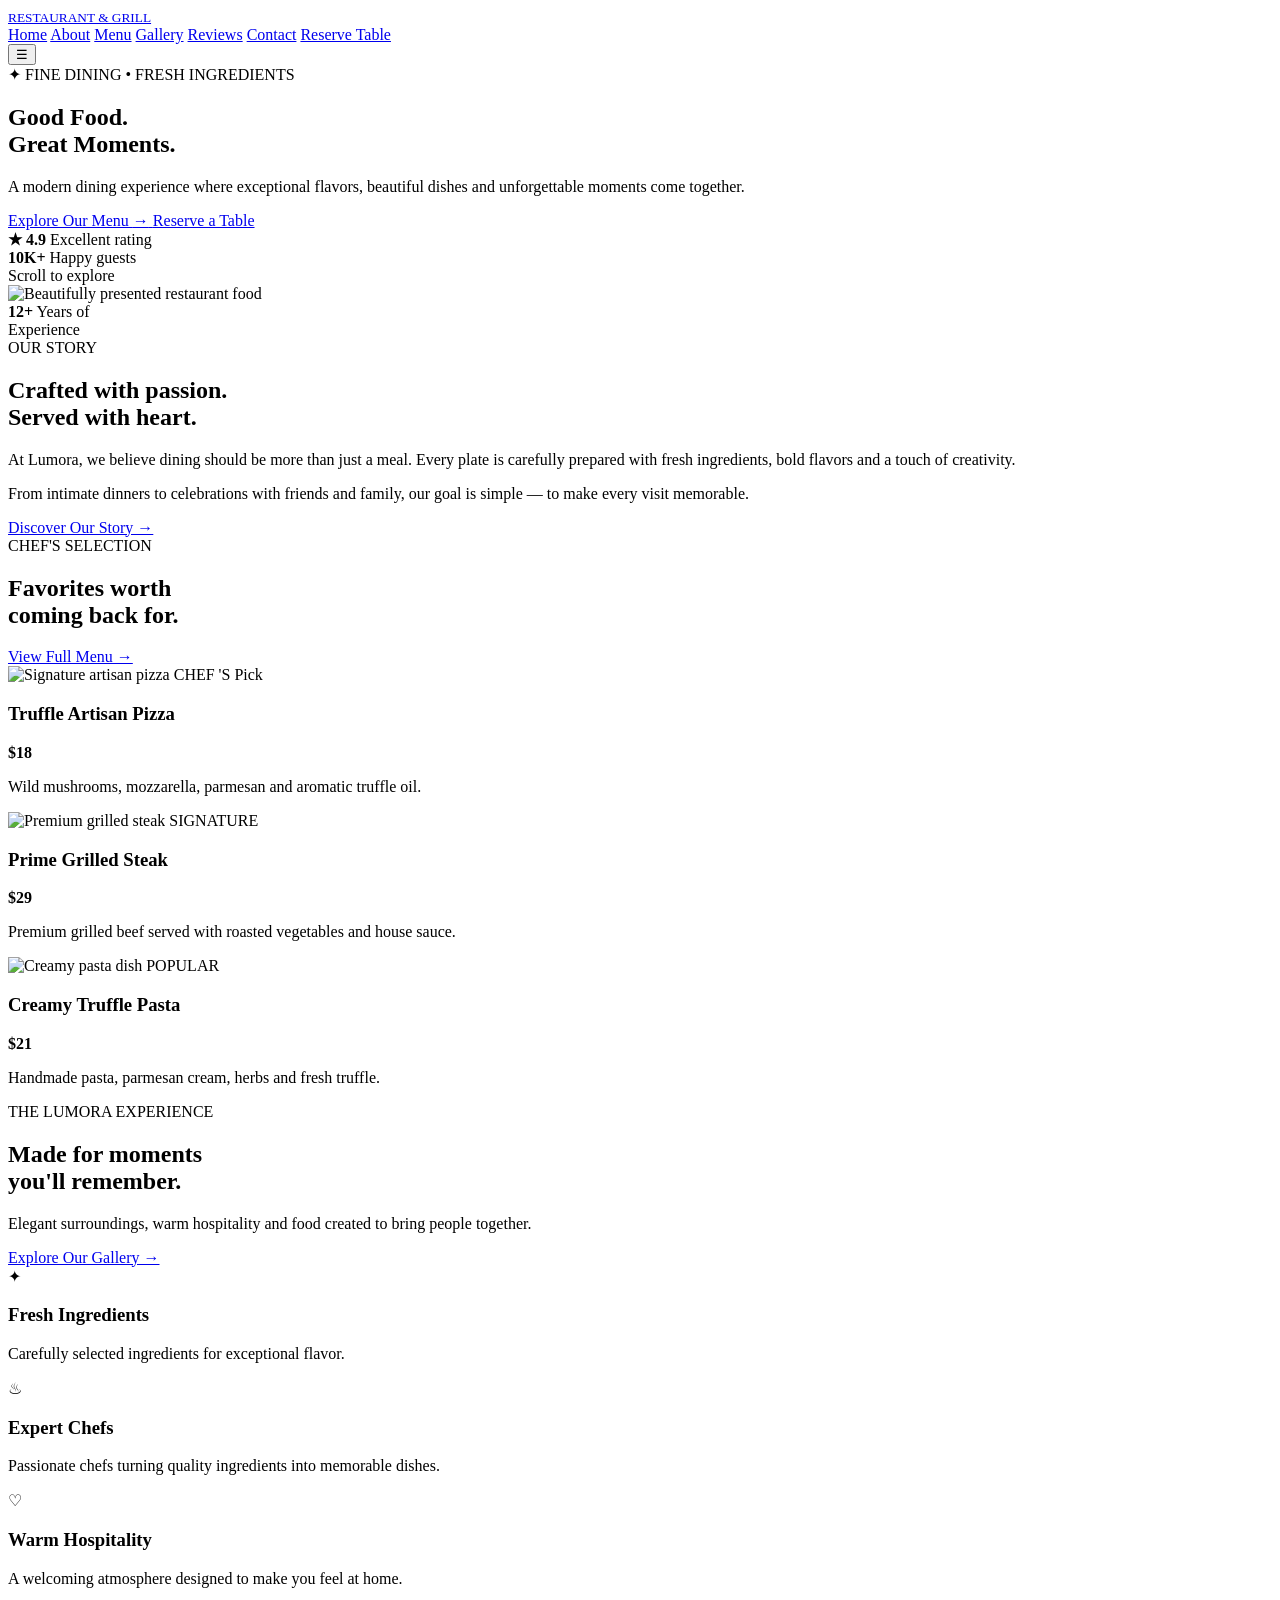
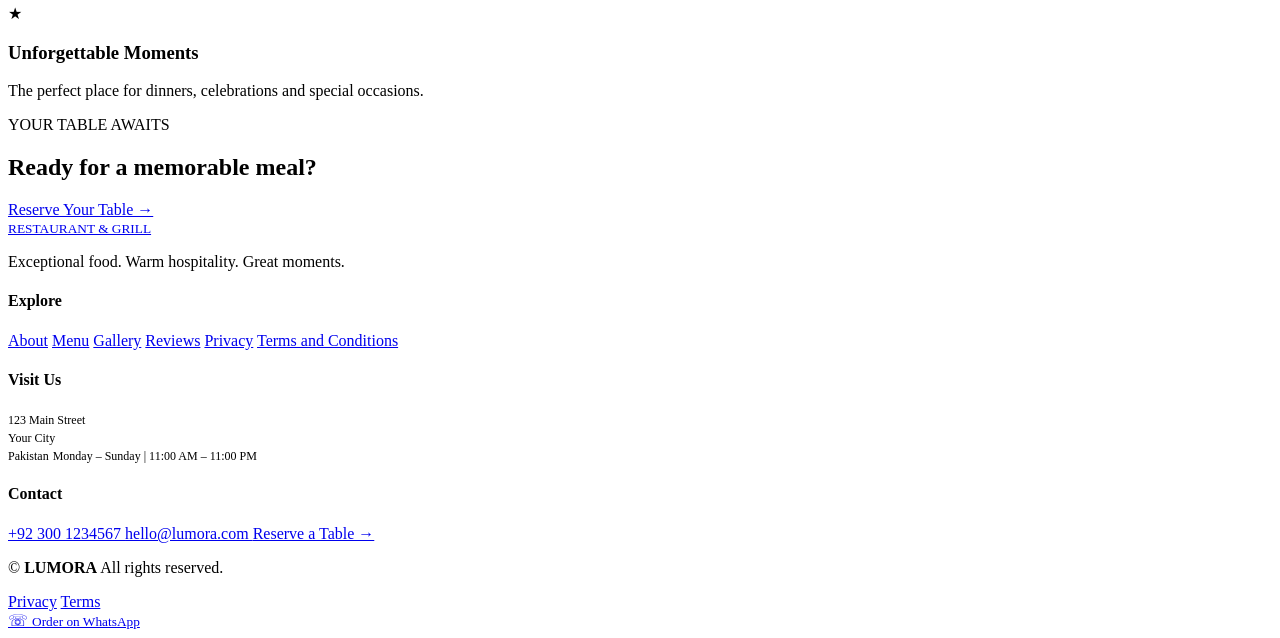
==== index.html @ 2ca4f2c9 "Add files via upload" ====
<!DOCTYPE html>
<html lang="en">


<head>
    <meta charset="UTF-8">
    <meta name="viewport" content="width=device-width, initial-scale=1.0">

    <title>Lumora Restaurant & Grill | Fine Dining & Fresh Food</title>

    <meta name="description"
        content="Discover Lumora Restaurant & Grill for fresh ingredients, handcrafted dishes, warm hospitality and memorable dining experiences in Pakistan.">

    <meta name="robots" content="index, follow">

    <!-- Open Graph / Social Sharing -->
    <meta property="og:type" content="website">
    <meta property="og:title" content="Lumora Restaurant & Grill | Fine Dining & Fresh Food">
    <meta property="og:description"
        content="Fresh ingredients, handcrafted dishes and memorable dining experiences at Lumora Restaurant & Grill.">
    <meta property="og:image" content="assets/og-image.jpg">
    <meta property="og:url" content="index.html">
    <meta property="og:site_name" content="Lumora Restaurant & Grill">

    <!-- Twitter / X -->
    <meta name="twitter:card" content="summary_large_image">
    <meta name="twitter:title" content="Lumora Restaurant & Grill | Fine Dining & Fresh Food">
    <meta name="twitter:description"
        content="Fresh ingredients, handcrafted dishes and memorable dining experiences at Lumora Restaurant & Grill.">
    <meta name="twitter:image" content="assets/og-image.jpg">

    <!-- Favicon -->
    <link rel="icon" type="image/png" href="">

    <!-- Styles -->
    <link rel="stylesheet" href="CSS/style.css">
    <link rel="stylesheet" href="CSS/responsive.css">
</head>


<body>

    <!-- ================= NAVBAR ================= -->

   <header class="navbar">

    <div class="container nav-container">

        <a href="index.html" class="logo">
            <span class="logo-mark client-logo-mark"></span>
            <span>
                <strong class="client-name"></strong>
                <small class="client-type">RESTAURANT & GRILL</small>
            </span>
        </a>
            <nav class="nav-menu" id="navMenu">

                <a href="index.html" class="active">Home</a>
                <a href="about.html">About</a>
                <a href="menu.html">Menu</a>
                <a href="gallery.html">Gallery</a>
                <a href="reviews.html">Reviews</a>
                <a href="contact.html">Contact</a>

                <a href="contact.html" class="nav-btn">
                    Reserve Table
                </a>

            </nav>

            <button class="menu-toggle" id="menuToggle" aria-label="Open menu">
                ☰
            </button>

        </div>

    </header>


    <!-- ================= HERO ================= -->

    <main>

        <section class="hero">

            <div class="hero-overlay"></div>

            <div class="container hero-content">

                <div class="hero-text">

                    <span class="hero-tag">
                        ✦ FINE DINING • FRESH INGREDIENTS
                    </span>

                    <h1>
                        Good Food.<br>
                        <span>Great Moments.</span>
                    </h1>

                    <p>
                        A modern dining experience where exceptional flavors,
                        beautiful dishes and unforgettable moments come together.
                    </p>

                    <div class="hero-buttons">

                        <a href="menu.html" class="btn btn-primary">
                            Explore Our Menu
                            <span>→</span>
                        </a>

                        <a href="contact.html" class="btn btn-outline">
                            Reserve a Table
                        </a>

                    </div>

                    <div class="hero-trust">

                        <div class="rating">
                            <strong>★ 4.9</strong>
                            <span>Excellent rating</span>
                        </div>

                        <div class="trust-line"></div>

                        <div class="rating">
                            <strong>10K+</strong>
                            <span>Happy guests</span>
                        </div>

                    </div>

                </div>

            </div>

            <div class="hero-scroll">
                <span></span>
                Scroll to explore
            </div>

        </section>


        <!-- ================= INTRO ================= -->

        <section class="intro section">

            <div class="container intro-grid">

                <div class="intro-image">

                    <img src="https://images.unsplash.com/photo-1515003197210-e0cd71810b5f?auto=format&fit=crop&w=1200&q=75"
                        alt="Beautifully presented restaurant food" loading="lazy">

                    <div class="experience-badge">
                        <strong>12+</strong>
                        <span>Years of<br>Experience</span>
                    </div>

                </div>


                <div class="intro-content">

                    <span class="section-label">
                        OUR STORY
                    </span>

                    <h2>
                        Crafted with passion.<br>
                        Served with heart.
                    </h2>

                    <p>
                        At Lumora, we believe dining should be more than
                        just a meal. Every plate is carefully prepared with
                        fresh ingredients, bold flavors and a touch of
                        creativity.
                    </p>

                    <p>
                        From intimate dinners to celebrations with friends
                        and family, our goal is simple — to make every visit
                        memorable.
                    </p>

                    <a href="about.html" class="text-link">
                        Discover Our Story →
                    </a>

                </div>

            </div>

        </section>


        <!-- ================= FEATURED DISHES ================= -->

        <section class="featured section">

            <div class="container">

                <div class="section-heading">

                    <div>
                        <span class="section-label">
                            CHEF'S SELECTION
                        </span>

                        <h2>
                            Favorites worth<br>
                            coming back for.
                        </h2>
                    </div>

                    <a href="menu.html" class="view-menu">
                        View Full Menu →
                    </a>

                </div>


                <div class="food-grid">


                    <!-- FOOD 1 -->

                    <article class="food-card">

                        <div class="food-image">

                            <img src="https://images.unsplash.com/photo-1565299624946-b28f40a0ae38?auto=format&fit=crop&w=900&q=75"
                                alt="Signature artisan pizza" loading="lazy">



                            <span class="food-tag">
                                CHEF 'S Pick
                            </span>
                        </div>

                        <div class="food-info">

                            <div class="food-title">
                                <h3>Truffle Artisan Pizza</h3>
                               <strong class="featured-price">$18</strong>
                            </div>

                            <p>
                                Wild mushrooms, mozzarella, parmesan
                                and aromatic truffle oil.
                            </p>

                        </div>

                    </article>


                    <!-- FOOD 2 -->

                    <article class="food-card">

                        <div class="food-image">

                            <img src="https://images.unsplash.com/photo-1544025162-d76694265947?auto=format&fit=crop&w=900&q=75"
                                alt="Premium grilled steak" loading="lazy">

                            <span class="food-tag">
                                SIGNATURE
                            </span>

                        </div>

                        <div class="food-info">

                            <div class="food-title">
                                <h3>Prime Grilled Steak</h3>
                                <strong class="featured-price">$29</strong>
                            </div>

                            <p>
                                Premium grilled beef served with
                                roasted vegetables and house sauce.
                            </p>

                        </div>

                    </article>


                    <!-- FOOD 3 -->

                    <article class="food-card">

                        <div class="food-image">

                            <img src="https://images.unsplash.com/photo-1551183053-bf91a1d81141?auto=format&fit=crop&w=900&q=75"
                                alt="Creamy pasta dish" loading="lazy">

                            <span class="food-tag">
                                POPULAR
                            </span>

                        </div>

                        <div class="food-info">

                            <div class="food-title">
                                <h3>Creamy Truffle Pasta</h3>
                                <strong class="featured-price">$21</strong>
                            </div>

                            <p>
                                Handmade pasta, parmesan cream,
                                herbs and fresh truffle.
                            </p>

                        </div>

                    </article>

                </div>

            </div>

        </section>


        <!-- ================= EXPERIENCE ================= -->

        <section class="experience">

            <div class="experience-overlay"></div>

            <div class="container experience-content">

                <span class="section-label">
                    THE LUMORA EXPERIENCE
                </span>

                <h2>
                    Made for moments<br>
                    you'll remember.
                </h2>

                <p>
                    Elegant surroundings, warm hospitality and food
                    created to bring people together.
                </p>

                <a href="gallery.html" class="btn btn-light">
                    Explore Our Gallery →
                </a>

            </div>

        </section>


        <!-- ================= FEATURES ================= -->

        <section class="features section">

            <div class="container">

                <div class="features-grid">

                    <div class="feature">

                        <div class="feature-icon">
                            ✦
                        </div>

                        <h3>Fresh Ingredients</h3>

                        <p>
                            Carefully selected ingredients
                            for exceptional flavor.
                        </p>

                    </div>


                    <div class="feature">

                        <div class="feature-icon">
                            ♨
                        </div>

                        <h3>Expert Chefs</h3>

                        <p>
                            Passionate chefs turning quality
                            ingredients into memorable dishes.
                        </p>

                    </div>


                    <div class="feature">

                        <div class="feature-icon">
                            ♡
                        </div>

                        <h3>Warm Hospitality</h3>

                        <p>
                            A welcoming atmosphere designed
                            to make you feel at home.
                        </p>

                    </div>


                    <div class="feature">

                        <div class="feature-icon">
                            ★
                        </div>

                        <h3>Unforgettable Moments</h3>

                        <p>
                            The perfect place for dinners,
                            celebrations and special occasions.
                        </p>

                    </div>

                </div>

            </div>

        </section>


        <!-- ================= CTA ================= -->

        <section class="home-cta">

            <div class="container cta-content">

                <div>

                    <span class="section-label">
                        YOUR TABLE AWAITS
                    </span>

                    <h2>
                        Ready for a memorable meal?
                    </h2>

                </div>

                <a href="contact.html" class="btn btn-primary">
                    Reserve Your Table →
                </a>

            </div>

        </section>

    </main>


    <!-- ================= FOOTER ================= -->

    <footer class="footer">

        <div class="container footer-grid">

            <div class="footer-brand">

                 <a href="index.html" class="logo">
            <span class="logo-mark client-logo-mark"></span>
            <span>
                <strong class="client-name"></strong>
                <small class="client-type">RESTAURANT & GRILL</small>
            </span>
        </a>

                <p>
                    Exceptional food. Warm hospitality.
                    Great moments.
                </p>

            </div>


            <div class="footer-links">

                <h4>Explore</h4>

                <a href="about.html">About</a>
                <a href="menu.html">Menu</a>
                <a href="gallery.html">Gallery</a>
                <a href="reviews.html">Reviews</a>
                <a href="privacy.html">Privacy</a>
                <a href="Term.html">Terms and Conditions</a>

            </div>


            <div class="footer-links">

                <h4>Visit Us</h4>

                 <span style="font-size: clamp(12px, 1.1vw, 10px);" class="client-address">123 Main Street<br>Your City<br> Pakistan</span>

             <span style="font-size: clamp(12px, 1.1vw, 10px);" class="client-hours">Monday – Sunday | 11:00 AM – 11:00 PM</span>

            </div>


            <div class="footer-links">

                <h4>Contact</h4>

                <a href="tel:+923001234567" class="client-phone">
                    +92 300 1234567
                </a>

                <a href="mailto:hello@lumora.com" class="client-email">
                    hello@lumora.com
                </a>

                <a href="contact.html" class="footer-reserve">
                    Reserve a Table →
                </a>

            </div>

        </div>


        <div class="footer-bottom">

            <div class="container">

                <p>
                    © <span id="year"></span> <strong class="client-name">LUMORA</strong> 
                    All rights reserved.
                </p>

                <div>
                    <a href="privacy.html">Privacy</a>
                    <a href="Term.html">Terms</a>
                </div>

            </div>

        </div>

    </footer>


    <!-- ================= WHATSAPP ================= -->

    <a href="https://wa.me/923001234567" class="whatsapp-btn client-whatsapp" target="_blank"
        aria-label="Order on WhatsApp">
        <span>☏</span>
        <small>Order on WhatsApp</small>
    </a>


    <script src="JS/script.js"></script>

</body>

</html>
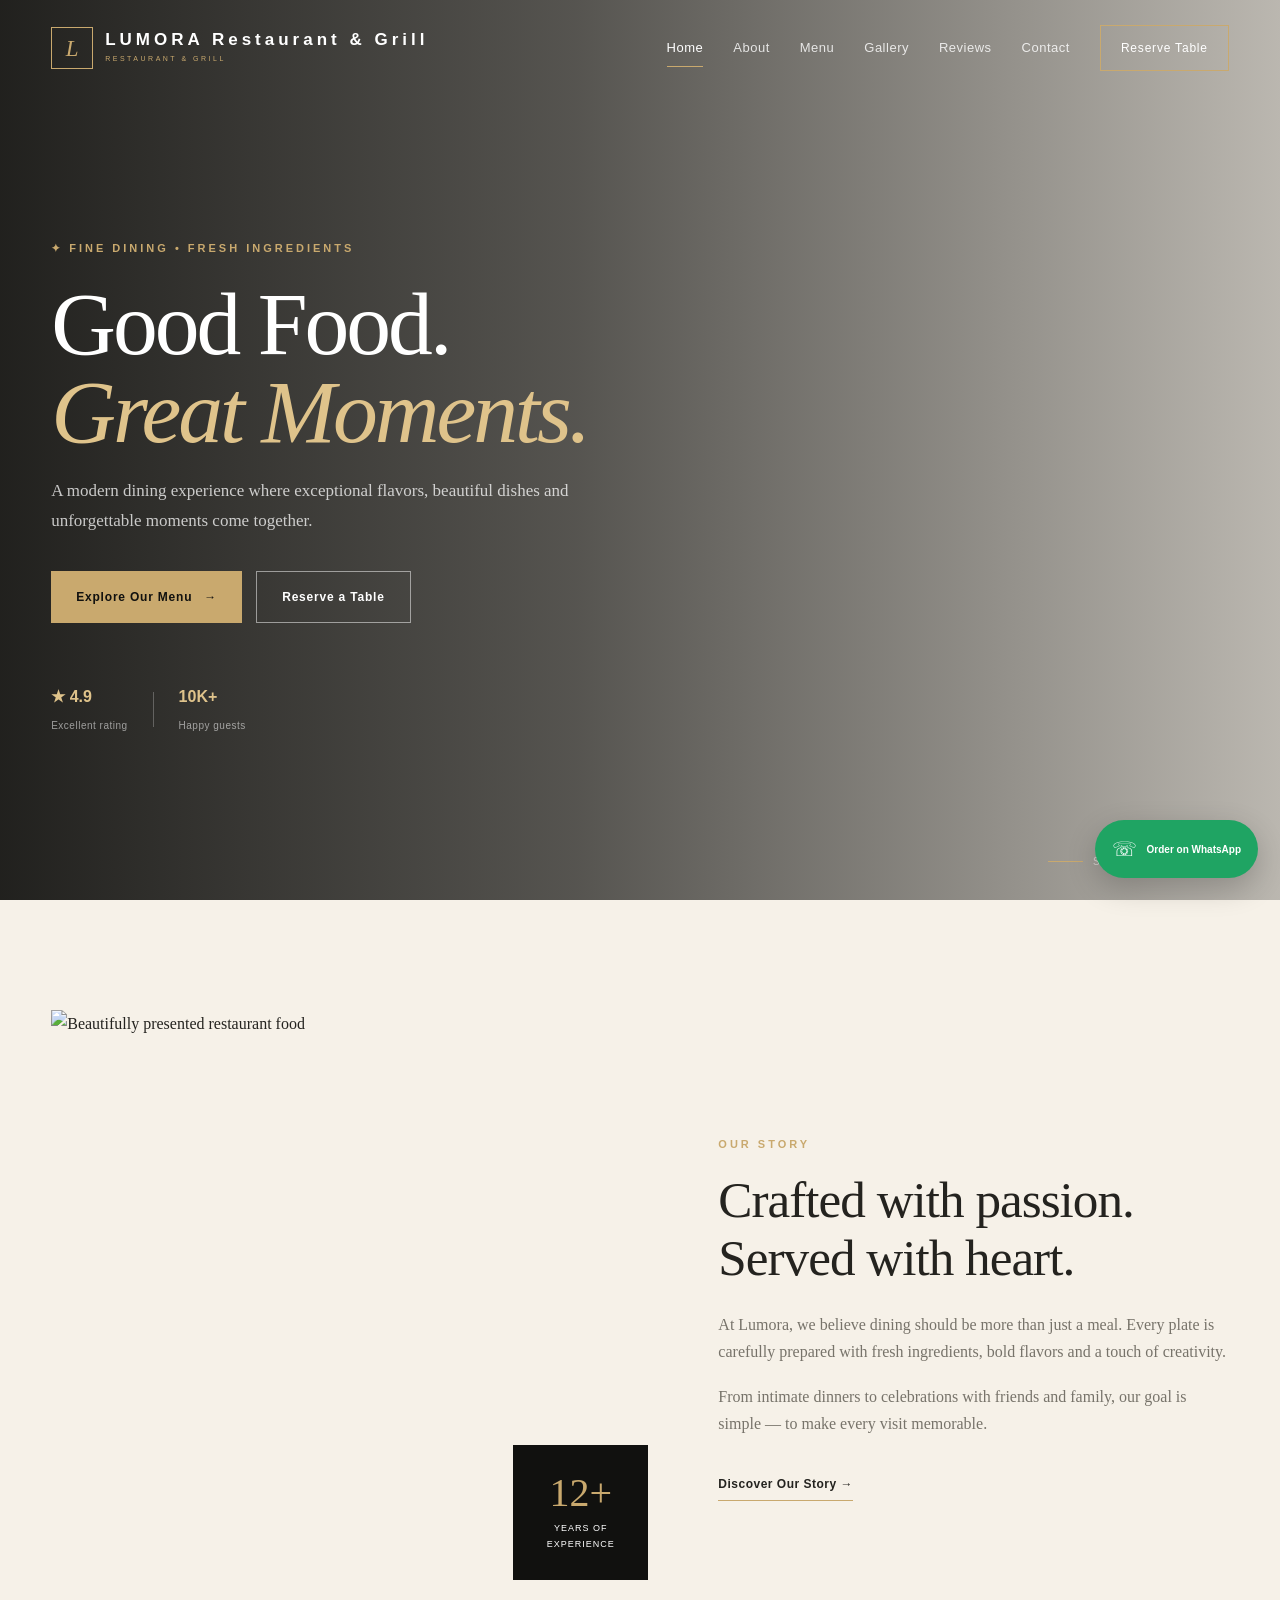
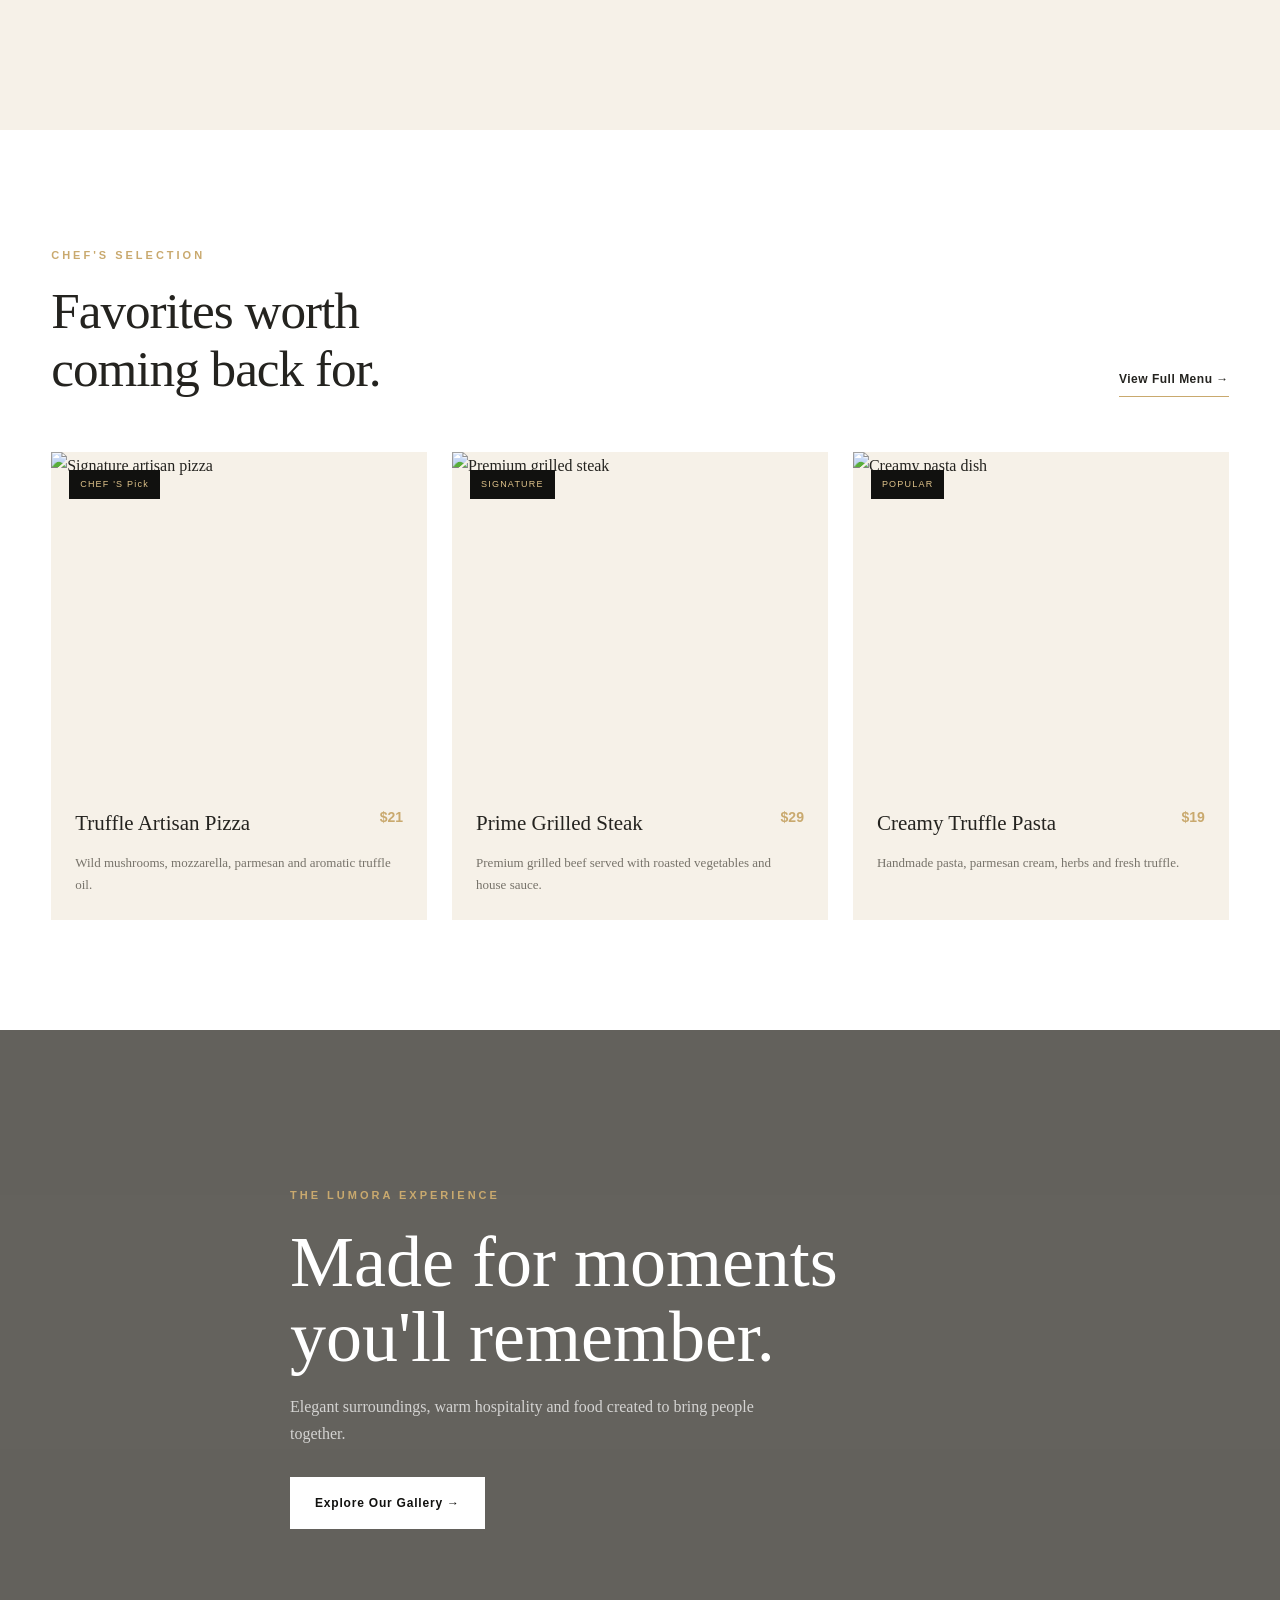
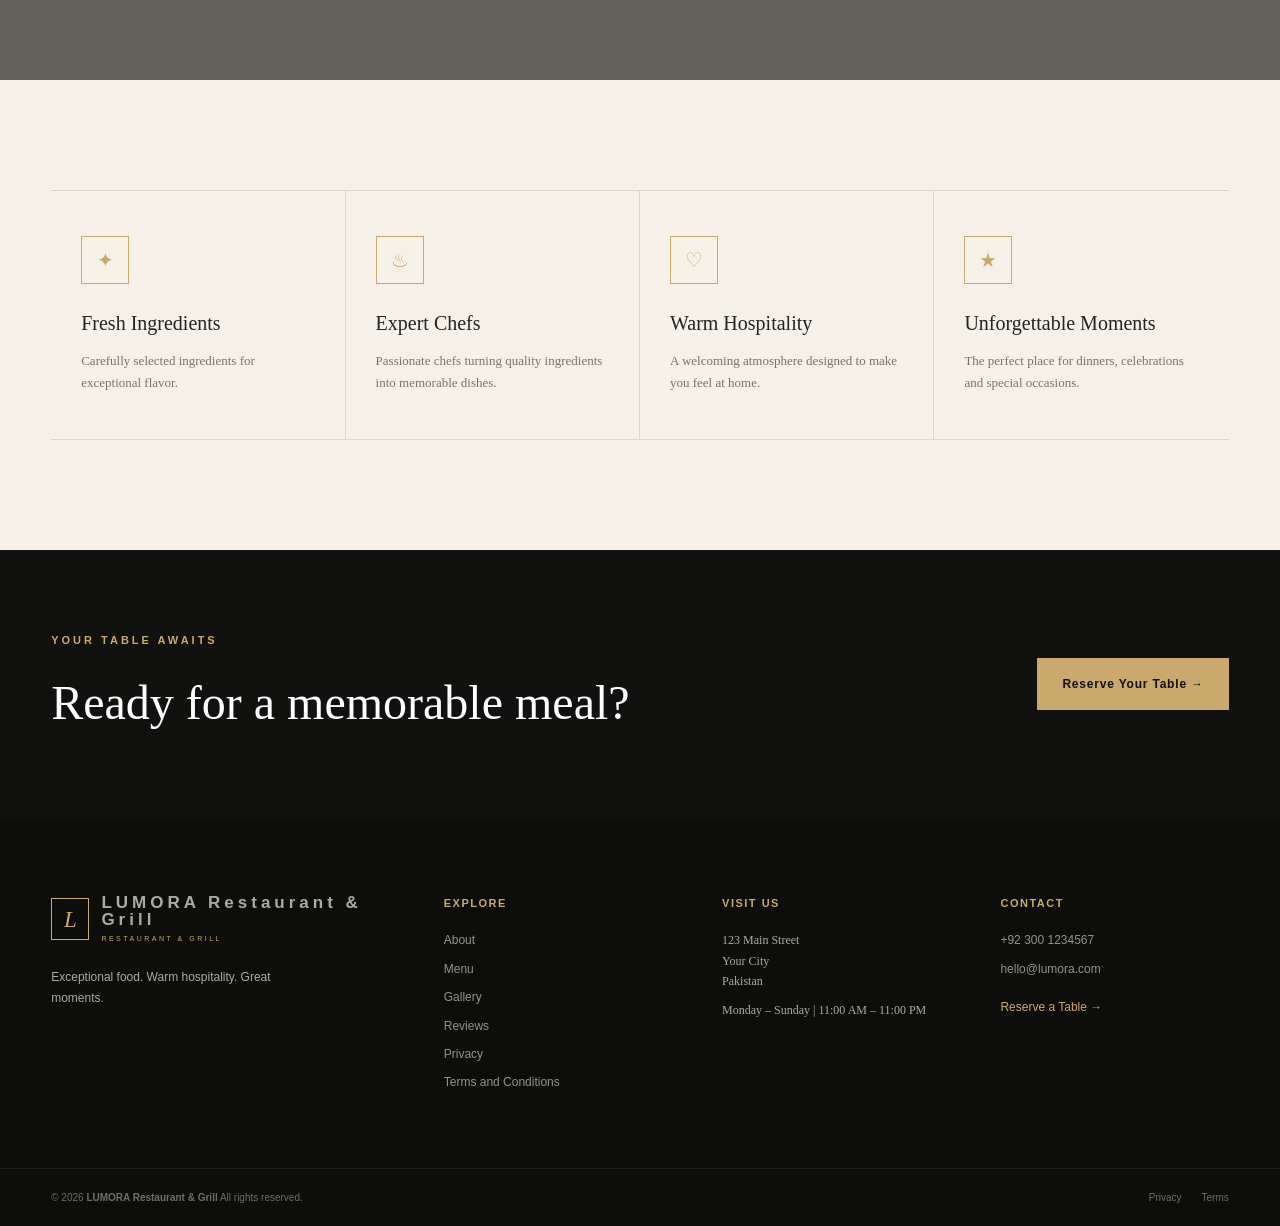
==== commit 31eef239: "Restore original index.html content Restored the original content of index.html after it was removed" ====
--- a/index.html
+++ b/index.html
@@ -33,8 +33,8 @@
     <link rel="icon" type="image/png" href="">
 
     <!-- Styles -->
-    <link rel="stylesheet" href="CSS/style.css">
-    <link rel="stylesheet" href="CSS/responsive.css">
+    <link rel="stylesheet" href="style.css">
+    <link rel="stylesheet" href="responsive.css">
 </head>
 
 
@@ -568,8 +568,8 @@
     </a>
 
 
-    <script src="JS/script.js"></script>
+    <script src="script.js"></script>
 
 </body>
 
-</html>+</html>
--- a/style.css
+++ b/style.css
@@ -0,0 +1,1995 @@
+/* =========================================================
+   LUMORA RESTAURANT & GRILL
+   PREMIUM STYLE SHEET v2.0
+========================================================= */
+
+/* ================= ROOT ================= */
+
+:root {
+    --dark: #11110f;
+    --dark-soft: #191916;
+    --cream: #f6f1e8;
+    --cream-soft: #eee7db;
+    --gold: #c9a96e;
+    --gold-light: #dfc38b;
+    --text: #24231f;
+    --muted: #77736a;
+    --white: #ffffff;
+    --border: rgba(255,255,255,0.12);
+
+    --container: 1180px;
+    --transition: 0.35s ease;
+}
+
+
+/* ================= RESET ================= */
+
+* {
+    margin: 0;
+    padding: 0;
+    box-sizing: border-box;
+}
+
+html {
+    scroll-behavior: smooth;
+}
+
+body {
+    font-family: Georgia, "Times New Roman", serif;
+    background: var(--cream);
+    color: var(--text);
+    line-height: 1.7;
+    overflow-x: hidden;
+}
+
+img {
+    width: 100%;
+    display: block;
+}
+
+a {
+    text-decoration: none;
+    color: inherit;
+}
+
+button {
+    font-family: inherit;
+}
+
+.container {
+    width: min(92%, var(--container));
+    margin: auto;
+}
+
+.section {
+    padding: 110px 0;
+}
+
+
+/* =========================================================
+   NAVBAR
+========================================================= */
+
+.navbar {
+    position: absolute;
+    top: 0;
+    left: 0;
+    width: 100%;
+    z-index: 1000;
+    padding: 25px 0;
+    color: var(--white);
+    transition: var(--transition);
+}
+
+.navbar.scrolled {
+    position: fixed;
+    background: rgba(17, 17, 15, 0.95);
+    backdrop-filter: blur(15px);
+    padding: 15px 0;
+    box-shadow: 0 8px 30px rgba(0,0,0,0.15);
+}
+
+.nav-container {
+    display: flex;
+    align-items: center;
+    justify-content: space-between;
+}
+
+
+/* ================= LOGO ================= */
+
+.logo {
+    display: flex;
+    align-items: center;
+    gap: 12px;
+}
+
+.logo-mark {
+
+    width: 42px;
+    height: 42px;
+
+    border: 1px solid var(--gold);
+
+    color: var(--gold);
+
+    display: grid;
+    place-items: center;
+
+    font-size: 23px;
+    font-style: italic;
+
+    overflow: hidden;
+
+}
+
+
+/* ================= IMAGE LOGO ================= */
+
+.client-logo-image {
+
+    width: 100%;
+    height: 100%;
+
+    object-fit: contain;
+
+    display: block;
+
+}
+
+.logo strong {
+    display: block;
+    font-family: Arial, sans-serif;
+    font-size: 17px;
+    letter-spacing: 4px;
+    line-height: 1;
+}
+
+.logo small {
+    display: block;
+    margin-top: 5px;
+    font-family: Arial, sans-serif;
+    font-size: 7px;
+    letter-spacing: 2.5px;
+    color: var(--gold);
+}
+
+
+/* ================= NAV MENU ================= */
+
+.nav-menu {
+    display: flex;
+    align-items: center;
+    gap: 30px;
+}
+
+.nav-menu > a:not(.nav-btn) {
+    position: relative;
+    font-family: Arial, sans-serif;
+    font-size: 13px;
+    letter-spacing: 0.5px;
+    color: rgba(255,255,255,0.82);
+    transition: var(--transition);
+}
+
+.nav-menu > a:not(.nav-btn)::after {
+    content: "";
+    position: absolute;
+    left: 0;
+    bottom: -8px;
+    width: 0;
+    height: 1px;
+    background: var(--gold);
+    transition: var(--transition);
+}
+
+.nav-menu > a:not(.nav-btn):hover,
+.nav-menu > a.active {
+    color: var(--white);
+}
+
+.nav-menu > a:not(.nav-btn):hover::after,
+.nav-menu > a.active::after {
+    width: 100%;
+}
+
+
+/* ================= NAV BUTTON ================= */
+
+.nav-btn {
+    padding: 12px 20px;
+    border: 1px solid var(--gold);
+    color: var(--white);
+    font-family: Arial, sans-serif;
+    font-size: 12px;
+    letter-spacing: 0.8px;
+    transition: var(--transition);
+}
+
+.nav-btn:hover {
+    background: var(--gold);
+    color: var(--dark);
+}
+
+.menu-toggle {
+    display: none;
+    border: 0;
+    background: transparent;
+    color: var(--white);
+    font-size: 28px;
+    cursor: pointer;
+}
+
+
+/* =========================================================
+   HERO
+========================================================= */
+
+.hero {
+    position: relative;
+    min-height: 100vh;
+    display: flex;
+    align-items: center;
+
+    background-image: url("https://images.unsplash.com/photo-1517248135467-4c7edcad34c4?auto=format&fit=crop&w=2000&q=75");
+    background-size: cover;
+    background-position: center;
+    color: var(--white);
+}
+
+.hero-overlay {
+    position: absolute;
+    inset: 0;
+
+    background:
+        linear-gradient(
+            90deg,
+            rgba(10,10,8,0.90) 0%,
+            rgba(10,10,8,0.68) 45%,
+            rgba(10,10,8,0.25) 100%
+        );
+}
+
+.hero-content {
+    position: relative;
+    z-index: 2;
+}
+
+.hero-text {
+    max-width: 700px;
+    padding-top: 70px;
+    animation: heroUp 1s ease both;
+}
+
+@keyframes heroUp {
+    from {
+        opacity: 0;
+        transform: translateY(35px);
+    }
+
+    to {
+        opacity: 1;
+        transform: translateY(0);
+    }
+}
+
+.hero-tag,
+.section-label {
+    font-family: Arial, sans-serif;
+    font-size: 11px;
+    letter-spacing: 3px;
+    color: var(--gold);
+    font-weight: 600;
+}
+
+.hero h1 {
+    margin: 20px 0;
+    font-size: clamp(58px, 7vw, 94px);
+    line-height: 0.98;
+    font-weight: 400;
+    letter-spacing: -3px;
+}
+
+.hero h1 span {
+    color: var(--gold-light);
+    font-style: italic;
+}
+
+.hero p {
+    max-width: 570px;
+    color: rgba(255,255,255,0.75);
+    font-size: 17px;
+    line-height: 1.8;
+    margin-bottom: 34px;
+}
+
+
+/* ================= HERO BUTTONS ================= */
+
+.hero-buttons {
+    display: flex;
+    gap: 14px;
+    flex-wrap: wrap;
+}
+
+.btn {
+    display: inline-flex;
+    align-items: center;
+    justify-content: center;
+    gap: 12px;
+
+    min-height: 52px;
+    padding: 0 25px;
+
+    font-family: Arial, sans-serif;
+    font-size: 12px;
+    font-weight: 600;
+    letter-spacing: 0.8px;
+
+    transition: var(--transition);
+}
+
+.btn-primary {
+    background: var(--gold);
+    color: var(--dark);
+}
+
+.btn-primary:hover {
+    background: var(--gold-light);
+    transform: translateY(-3px);
+    box-shadow: 0 12px 30px rgba(201,169,110,0.2);
+}
+
+.btn-outline {
+    border: 1px solid rgba(255,255,255,0.5);
+    color: var(--white);
+}
+
+.btn-outline:hover {
+    background: var(--white);
+    color: var(--dark);
+    transform: translateY(-3px);
+}
+
+.btn-light {
+    background: var(--white);
+    color: var(--dark);
+}
+
+.btn-light:hover {
+    background: var(--gold);
+    transform: translateY(-3px);
+}
+
+
+/* ================= HERO TRUST ================= */
+
+.hero-trust {
+    display: flex;
+    align-items: center;
+    gap: 25px;
+    margin-top: 60px;
+}
+
+.rating strong {
+    display: block;
+    font-family: Arial, sans-serif;
+    color: var(--gold-light);
+    font-size: 16px;
+}
+
+.rating span {
+    font-family: Arial, sans-serif;
+    color: rgba(255,255,255,0.55);
+    font-size: 10px;
+    letter-spacing: 0.5px;
+}
+
+.trust-line {
+    width: 1px;
+    height: 35px;
+    background: rgba(255,255,255,0.25);
+}
+
+
+/* ================= HERO SCROLL ================= */
+
+.hero-scroll {
+    position: absolute;
+    z-index: 3;
+    bottom: 30px;
+    right: 5%;
+    display: flex;
+    align-items: center;
+    gap: 10px;
+
+    font-family: Arial, sans-serif;
+    font-size: 10px;
+    letter-spacing: 1px;
+    text-transform: uppercase;
+    color: rgba(255,255,255,0.55);
+}
+
+.hero-scroll span {
+    width: 35px;
+    height: 1px;
+    background: var(--gold);
+}
+
+
+/* =========================================================
+   INTRO
+========================================================= */
+
+.intro {
+    background: var(--cream);
+}
+
+.intro-grid {
+    display: grid;
+    grid-template-columns: 1fr 0.9fr;
+    gap: 100px;
+    align-items: center;
+}
+
+.intro-image {
+    position: relative;
+}
+
+.intro-image img {
+    height: 610px;
+    object-fit: cover;
+}
+
+.experience-badge {
+    position: absolute;
+    right: -35px;
+    bottom: 35px;
+
+    width: 145px;
+    height: 145px;
+
+    display: flex;
+    flex-direction: column;
+    align-items: center;
+    justify-content: center;
+
+    background: var(--dark);
+    color: var(--white);
+
+    border: 5px solid var(--cream);
+}
+
+.experience-badge strong {
+    color: var(--gold);
+    font-size: 40px;
+    font-weight: 400;
+    line-height: 1;
+}
+
+.experience-badge span {
+    margin-top: 8px;
+    text-align: center;
+    font-family: Arial, sans-serif;
+    font-size: 9px;
+    letter-spacing: 1px;
+    text-transform: uppercase;
+}
+
+.intro-content h2,
+.section-heading h2 {
+    margin: 15px 0 25px;
+    font-size: clamp(38px, 4vw, 56px);
+    font-weight: 400;
+    line-height: 1.12;
+    letter-spacing: -1px;
+}
+
+.intro-content p {
+    color: var(--muted);
+    font-size: 16px;
+    margin-bottom: 18px;
+}
+
+.text-link,
+.view-menu {
+    display: inline-block;
+    margin-top: 18px;
+
+    font-family: Arial, sans-serif;
+    font-size: 12px;
+    font-weight: 600;
+    letter-spacing: 0.5px;
+
+    color: var(--text);
+
+    border-bottom: 1px solid var(--gold);
+    padding-bottom: 6px;
+
+    transition: var(--transition);
+}
+
+.text-link:hover,
+.view-menu:hover {
+    color: var(--gold);
+}
+
+
+/* =========================================================
+   FEATURED
+========================================================= */
+
+.featured {
+    background: var(--white);
+}
+
+.section-heading {
+    display: flex;
+    justify-content: space-between;
+    align-items: flex-end;
+    margin-bottom: 55px;
+}
+
+.section-heading h2 {
+    margin-bottom: 0;
+}
+
+.food-grid {
+    display: grid;
+    grid-template-columns: repeat(3, 1fr);
+    gap: 25px;
+}
+
+.food-card {
+    background: var(--cream);
+    overflow: hidden;
+    transition: var(--transition);
+}
+
+.food-card:hover {
+    transform: translateY(-8px);
+    box-shadow: 0 20px 45px rgba(0,0,0,0.10);
+}
+
+.food-image {
+    position: relative;
+    height: 330px;
+    overflow: hidden;
+}
+
+.food-image img {
+    height: 100%;
+    object-fit: cover;
+    transition: transform 0.7s ease;
+}
+
+.food-card:hover .food-image img {
+    transform: scale(1.07);
+}
+
+.food-tag {
+    position: absolute;
+    top: 18px;
+    left: 18px;
+
+    padding: 7px 11px;
+
+    background: var(--dark);
+    color: var(--gold-light);
+
+    font-family: Arial, sans-serif;
+    font-size: 9px;
+    letter-spacing: 1.2px;
+}
+
+.food-info {
+    padding: 24px;
+}
+
+.food-title {
+    display: flex;
+    justify-content: space-between;
+    gap: 15px;
+}
+
+.food-title h3 {
+    font-size: 21px;
+    font-weight: 400;
+}
+
+.food-title strong {
+    color: var(--gold);
+    font-family: Arial, sans-serif;
+    font-size: 14px;
+}
+
+.food-info p {
+    margin-top: 10px;
+    color: var(--muted);
+    font-size: 13px;
+    line-height: 1.7;
+}
+
+
+/* =========================================================
+   EXPERIENCE BANNER
+========================================================= */
+
+.experience {
+    position: relative;
+    min-height: 650px;
+
+    display: flex;
+    align-items: center;
+
+    background-image: url("https://images.unsplash.com/photo-1414235077428-338989a2e8c0?auto=format&fit=crop&w=2000&q=75");
+    background-size: cover;
+    background-position: center;
+    color: var(--white);
+}
+
+.experience-overlay {
+    position: absolute;
+    inset: 0;
+    background: rgba(10,10,8,0.62);
+}
+
+.experience-content {
+    position: relative;
+    z-index: 2;
+    max-width: 700px;
+}
+
+.experience-content h2 {
+    margin: 17px 0;
+    font-size: clamp(45px, 6vw, 72px);
+    font-weight: 400;
+    line-height: 1.05;
+}
+
+.experience-content p {
+    max-width: 500px;
+    color: rgba(255,255,255,0.72);
+    margin-bottom: 30px;
+    font-size: 16px;
+}
+
+
+/* =========================================================
+   FEATURES
+========================================================= */
+
+.features {
+    background: var(--cream);
+}
+
+.features-grid {
+    display: grid;
+    grid-template-columns: repeat(4, 1fr);
+    border-top: 1px solid #ddd5c8;
+    border-bottom: 1px solid #ddd5c8;
+}
+
+.feature {
+    padding: 45px 30px;
+    border-right: 1px solid #ddd5c8;
+    transition: var(--transition);
+}
+
+.feature:last-child {
+    border-right: none;
+}
+
+.feature:hover {
+    background: var(--white);
+}
+
+.feature-icon {
+    width: 48px;
+    height: 48px;
+
+    display: grid;
+    place-items: center;
+
+    border: 1px solid var(--gold);
+    color: var(--gold);
+
+    font-size: 20px;
+    margin-bottom: 22px;
+}
+
+.feature h3 {
+    font-size: 20px;
+    font-weight: 400;
+    margin-bottom: 10px;
+}
+
+.feature p {
+    color: var(--muted);
+    font-size: 13px;
+    line-height: 1.7;
+}
+
+
+/* =========================================================
+   HOME CTA
+========================================================= */
+
+.home-cta {
+    padding: 75px 0;
+    background: var(--dark);
+    color: var(--white);
+}
+
+.cta-content {
+    display: flex;
+    align-items: center;
+    justify-content: space-between;
+    gap: 30px;
+}
+
+.cta-content h2 {
+    margin-top: 10px;
+    font-size: clamp(34px, 4vw, 48px);
+    font-weight: 400;
+}
+
+
+/* =========================================================
+   FOOTER
+========================================================= */
+
+.footer {
+    background: #0d0d0b;
+    color: rgba(255,255,255,0.65);
+}
+
+.footer-grid {
+    display: grid;
+    grid-template-columns: 1.5fr 1fr 1fr 1fr;
+    gap: 50px;
+    padding: 75px 0;
+}
+
+.footer-logo {
+    color: var(--white);
+}
+
+.footer-brand p {
+    max-width: 270px;
+    margin-top: 22px;
+    font-family: Arial, sans-serif;
+    font-size: 12px;
+    line-height: 1.8;
+}
+
+.footer-links {
+    display: flex;
+    flex-direction: column;
+    gap: 8px;
+}
+
+.footer-links h4 {
+    margin-bottom: 10px;
+    color: var(--gold);
+    font-family: Arial, sans-serif;
+    font-size: 11px;
+    letter-spacing: 1.5px;
+    text-transform: uppercase;
+}
+
+.footer-links a,
+.footer-links p {
+    font-family: Arial, sans-serif;
+    font-size: 12px;
+    color: rgba(255,255,255,0.55);
+    transition: var(--transition);
+}
+
+.footer-links a:hover {
+    color: var(--gold);
+}
+
+.footer-hours {
+    margin-top: 12px;
+}
+
+.footer-reserve {
+    margin-top: 10px;
+    color: var(--gold) !important;
+}
+
+.footer-bottom {
+    border-top: 1px solid rgba(255,255,255,0.08);
+    padding: 20px 0;
+}
+
+.footer-bottom .container {
+    display: flex;
+    justify-content: space-between;
+    gap: 20px;
+}
+
+.footer-bottom p,
+.footer-bottom a {
+    font-family: Arial, sans-serif;
+    font-size: 10px;
+    color: rgba(255,255,255,0.4);
+}
+
+.footer-bottom div:last-child {
+    display: flex;
+    gap: 20px;
+}
+
+
+/* =========================================================
+   WHATSAPP BUTTON
+========================================================= */
+
+.whatsapp-btn {
+    position: fixed;
+    right: 22px;
+    bottom: 22px;
+    z-index: 999;
+
+    display: flex;
+    align-items: center;
+    gap: 10px;
+
+    padding: 12px 17px;
+
+    background: #1fa463;
+    color: white;
+
+    border-radius: 40px;
+
+    box-shadow: 0 10px 30px rgba(0,0,0,0.2);
+
+    transition: var(--transition);
+}
+
+.whatsapp-btn:hover {
+    transform: translateY(-4px);
+}
+
+.whatsapp-btn span {
+    font-size: 20px;
+}
+
+.whatsapp-btn small {
+    font-family: Arial, sans-serif;
+    font-size: 10px;
+    font-weight: 600;
+}
+
+
+/* =========================================================
+   GENERAL PAGE HERO
+========================================================= */
+
+.page-hero {
+    min-height: 440px;
+    display: flex;
+    align-items: center;
+    justify-content: center;
+
+    background:
+        linear-gradient(rgba(15,15,13,0.75), rgba(15,15,13,0.75)),
+        url("https://images.unsplash.com/photo-1515003197210-e0cd71810b5f?auto=format&fit=crop&w=1800&q=75");
+
+    background-size: cover;
+    background-position: center;
+
+    color: var(--white);
+    text-align: center;
+}
+
+.page-hero h1 {
+    font-size: clamp(45px, 6vw, 70px);
+    font-weight: 400;
+    line-height: 1;
+}
+
+.page-hero p {
+    max-width: 550px;
+    margin: 20px auto 0;
+    color: rgba(255,255,255,0.7);
+}
+
+
+/* =========================================================
+   ABOUT / CONTENT
+========================================================= */
+
+.content-section {
+    padding: 100px 0;
+}
+
+.content-grid {
+    display: grid;
+    grid-template-columns: 1fr 1fr;
+    gap: 80px;
+    align-items: center;
+}
+
+.content-image img {
+    height: 550px;
+    object-fit: cover;
+}
+
+.content-text h2 {
+    margin: 15px 0 25px;
+    font-size: 48px;
+    font-weight: 400;
+    line-height: 1.1;
+}
+
+.content-text p {
+    margin-bottom: 18px;
+    color: var(--muted);
+}
+
+
+/* =========================================================
+   MENU
+========================================================= */
+
+.menu-section {
+    padding: 100px 0;
+}
+
+.menu-filters {
+    display: flex;
+    justify-content: center;
+    flex-wrap: wrap;
+    gap: 10px;
+    margin-bottom: 50px;
+}
+
+.filter-btn {
+    padding: 11px 20px;
+
+    background: transparent;
+    border: 1px solid #d6cfc2;
+
+    font-family: Arial, sans-serif;
+    font-size: 11px;
+    letter-spacing: 0.5px;
+
+    cursor: pointer;
+    transition: var(--transition);
+}
+
+.filter-btn:hover,
+.filter-btn.active {
+    background: var(--dark);
+    color: var(--white);
+    border-color: var(--dark);
+}
+
+.menu-grid {
+    display: grid;
+    grid-template-columns: repeat(2, 1fr);
+    gap: 20px;
+}
+
+.menu-item {
+    display: flex;
+    gap: 20px;
+    padding: 20px;
+
+    background: var(--white);
+
+    border: 1px solid #e5dfd5;
+
+    transition: var(--transition);
+}
+
+.menu-item:hover {
+    transform: translateY(-4px);
+    box-shadow: 0 15px 30px rgba(0,0,0,0.07);
+}
+
+.menu-item img {
+    width: 125px;
+    height: 105px;
+    object-fit: cover;
+}
+
+.menu-item-content {
+    flex: 1;
+}
+
+.menu-item-title {
+    display: flex;
+    justify-content: space-between;
+    gap: 15px;
+}
+
+.menu-item-title h3 {
+    font-size: 20px;
+    font-weight: 400;
+}
+
+.menu-item-title strong {
+    color: var(--gold);
+}
+
+.menu-item p {
+    margin-top: 7px;
+    color: var(--muted);
+    font-size: 12px;
+}
+
+
+/* =========================================================
+   GALLERY
+========================================================= */
+
+.gallery-section {
+    padding: 100px 0;
+}
+
+.gallery-grid {
+    display: grid;
+    grid-template-columns: repeat(3, 1fr);
+    gap: 15px;
+}
+
+.gallery-item {
+    height: 330px;
+    overflow: hidden;
+    position: relative;
+}
+
+.gallery-item img {
+    height: 100%;
+    object-fit: cover;
+    transition: transform 0.7s ease;
+}
+
+.gallery-item:hover img {
+    transform: scale(1.08);
+}
+
+
+/* =========================================================
+   REVIEWS
+========================================================= */
+
+.reviews-section {
+    padding: 100px 0;
+    background: var(--cream);
+}
+
+.reviews-grid {
+    display: grid;
+    grid-template-columns: repeat(3, 1fr);
+    gap: 25px;
+}
+
+.review-card {
+    background: var(--white);
+    padding: 35px;
+    border: 1px solid #e3ddd3;
+}
+
+.review-stars {
+    color: var(--gold);
+    letter-spacing: 3px;
+    margin-bottom: 20px;
+}
+
+.review-card p {
+    color: var(--muted);
+    font-size: 14px;
+    line-height: 1.8;
+}
+
+.review-card h4 {
+    margin-top: 25px;
+    font-size: 15px;
+    font-weight: 400;
+}
+
+
+/* =========================================================
+   CONTACT
+========================================================= */
+
+.contact-section {
+    padding: 100px 0;
+}
+
+.contact-grid {
+    display: grid;
+    grid-template-columns: 0.8fr 1.2fr;
+    gap: 70px;
+}
+
+.contact-info h2 {
+    margin: 15px 0 25px;
+    font-size: 48px;
+    font-weight: 400;
+    line-height: 1.1;
+}
+
+.contact-info p {
+    color: var(--muted);
+    margin-bottom: 25px;
+}
+
+.contact-detail {
+    margin-bottom: 20px;
+}
+
+.contact-detail strong {
+    display: block;
+    color: var(--gold);
+    font-family: Arial, sans-serif;
+    font-size: 10px;
+    letter-spacing: 1.5px;
+    text-transform: uppercase;
+}
+
+.contact-detail span {
+    font-size: 14px;
+}
+
+
+/* ================= FORM ================= */
+
+.contact-form {
+    background: var(--white);
+    padding: 40px;
+    border: 1px solid #e3ddd3;
+}
+
+.form-group {
+    margin-bottom: 18px;
+}
+
+.form-group label {
+    display: block;
+    margin-bottom: 7px;
+
+    font-family: Arial, sans-serif;
+    font-size: 10px;
+    letter-spacing: 0.7px;
+    text-transform: uppercase;
+}
+
+.form-group input,
+.form-group textarea,
+.form-group select {
+    width: 100%;
+    padding: 14px;
+
+    border: 1px solid #ddd6ca;
+    background: var(--cream);
+
+    font-family: Arial, sans-serif;
+    font-size: 13px;
+
+    outline: none;
+    transition: var(--transition);
+}
+
+.form-group textarea {
+    min-height: 130px;
+    resize: vertical;
+}
+
+.form-group input:focus,
+.form-group textarea:focus,
+.form-group select:focus {
+    border-color: var(--gold);
+}
+
+
+/* =========================================================
+   MAP
+========================================================= */
+
+.map-container {
+    margin-top: 60px;
+    height: 400px;
+    background: #ddd7cd;
+    display: grid;
+    place-items: center;
+}
+
+.map-placeholder {
+    text-align: center;
+}
+
+.map-placeholder strong {
+    display: block;
+    font-size: 25px;
+    font-weight: 400;
+}
+
+.map-placeholder span {
+    font-family: Arial, sans-serif;
+    font-size: 11px;
+    color: var(--muted);
+}
+
+
+/* =========================================================
+   ANIMATIONS
+========================================================= */
+
+@keyframes fadeIn {
+    from {
+        opacity: 0;
+    }
+
+    to {
+        opacity: 1;
+    }
+}
+
+
+/* =========================================================
+   UTILITY
+========================================================= */
+
+.hidden {
+    display: none !important;
+}
+
+.text-center {
+    text-align: center;
+}
+
+/* =========================================
+   GALLERY LIGHTBOX
+========================================= */
+
+.lightbox {
+    position: fixed;
+    inset: 0;
+    background: rgba(0, 0, 0, 0.92);
+    display: flex;
+    align-items: center;
+    justify-content: center;
+    z-index: 9999;
+    opacity: 0;
+    visibility: hidden;
+    transition: 0.3s ease;
+    padding: 30px;
+}
+
+.lightbox.active {
+    opacity: 1;
+    visibility: visible;
+}
+
+.lightbox img {
+    max-width: 90%;
+    max-height: 85vh;
+    object-fit: contain;
+    border-radius: 8px;
+    box-shadow: 0 20px 60px rgba(0, 0, 0, 0.5);
+    transform: scale(0.9);
+    transition: transform 0.3s ease;
+}
+
+.lightbox.active img {
+    transform: scale(1);
+}
+
+.lightbox-close,
+.lightbox-prev,
+.lightbox-next {
+    position: absolute;
+    border: none;
+    background: rgba(255, 255, 255, 0.12);
+    color: #fff;
+    width: 48px;
+    height: 48px;
+    border-radius: 50%;
+    font-size: 28px;
+    cursor: pointer;
+    display: flex;
+    align-items: center;
+    justify-content: center;
+    transition: 0.25s ease;
+    z-index: 2;
+}
+
+.lightbox-close:hover,
+.lightbox-prev:hover,
+.lightbox-next:hover {
+    background: var(--gold);
+    color: var(--dark);
+}
+
+.lightbox-close {
+    top: 25px;
+    right: 25px;
+    font-size: 32px;
+}
+
+.lightbox-prev {
+    left: 25px;
+}
+
+.lightbox-next {
+    right: 25px;
+}
+
+.gallery-item {
+    cursor: pointer;
+}
+
+@media (max-width: 600px) {
+
+    .lightbox {
+        padding: 15px;
+    }
+
+    .lightbox img {
+        max-width: 94%;
+        max-height: 75vh;
+    }
+
+    .lightbox-close {
+        top: 15px;
+        right: 15px;
+    }
+
+    .lightbox-prev,
+    .lightbox-next {
+        width: 42px;
+        height: 42px;
+        font-size: 22px;
+    }
+
+    .lightbox-prev {
+        left: 10px;
+    }
+
+    .lightbox-next {
+        right: 10px;
+    }
+}
+
+/* =========================================
+   WHATSAPP ORDER BUTTON
+========================================= */
+
+.order-whatsapp {
+    display: inline-flex;
+    align-items: center;
+    justify-content: center;
+    width: 100%;
+    margin-top: 16px;
+    padding: 12px 18px;
+    background: #25d366;
+    color: #fff;
+    text-decoration: none;
+    font-size: 14px;
+    font-weight: 700;
+    border-radius: 4px;
+    transition: 0.25s ease;
+}
+
+.order-whatsapp:hover {
+    transform: translateY(-2px);
+    box-shadow: 0 8px 20px rgba(37, 211, 102, 0.25);
+}
+/* =========================================
+   PROFESSIONAL SHOPPING CART
+========================================= */
+
+.menu-topbar {
+    display: flex;
+    align-items: flex-end;
+    justify-content: space-between;
+    gap: 30px;
+    margin-bottom: 35px;
+}
+
+.menu-topbar h2 {
+    margin: 8px 0 0;
+    font-size: clamp(28px, 4vw, 42px);
+    color: var(--dark);
+}
+
+.cart-open-btn {
+    display: inline-flex;
+    align-items: center;
+    gap: 10px;
+    border: 1px solid rgba(17, 17, 15, 0.15);
+    background: #fff;
+    color: var(--dark);
+    padding: 13px 20px;
+    border-radius: 4px;
+    font-size: 14px;
+    font-weight: 700;
+    cursor: pointer;
+    transition: 0.25s ease;
+    white-space: nowrap;
+}
+
+.cart-open-btn:hover {
+    background: var(--dark);
+    color: #fff;
+    transform: translateY(-2px);
+}
+
+.cart-open-btn span {
+    min-width: 23px;
+    height: 23px;
+    padding: 0 6px;
+    border-radius: 50%;
+    background: var(--gold);
+    color: var(--dark);
+    display: inline-flex;
+    align-items: center;
+    justify-content: center;
+    font-size: 12px;
+}
+
+
+/* =========================================
+   ADD TO CART BUTTON
+========================================= */
+
+.add-to-cart {
+    width: 100%;
+    margin-top: 16px;
+    padding: 12px 18px;
+    border: 1px solid var(--gold);
+    background: transparent;
+    color: var(--dark);
+    border-radius: 4px;
+    font-size: 14px;
+    font-weight: 700;
+    cursor: pointer;
+    display: flex;
+    align-items: center;
+    justify-content: center;
+    gap: 7px;
+    transition: 0.25s ease;
+}
+
+.add-to-cart span {
+    font-size: 20px;
+    line-height: 1;
+}
+
+.add-to-cart:hover {
+    background: var(--gold);
+    color: var(--dark);
+    transform: translateY(-2px);
+}
+
+
+/* =========================================
+   CART OVERLAY
+========================================= */
+
+.cart-overlay {
+    position: fixed;
+    inset: 0;
+    background: rgba(0, 0, 0, 0.55);
+    z-index: 9998;
+    opacity: 0;
+    visibility: hidden;
+    transition: 0.3s ease;
+}
+
+.cart-overlay.active {
+    opacity: 1;
+    visibility: visible;
+}
+
+
+/* =========================================
+   CART DRAWER
+========================================= */
+
+.cart-drawer {
+    position: fixed;
+    top: 0;
+    right: -450px;
+    width: min(430px, 100%);
+    height: 100vh;
+    background: #fff;
+    z-index: 9999;
+    display: flex;
+    flex-direction: column;
+    box-shadow: -15px 0 50px rgba(0, 0, 0, 0.18);
+    transition: right 0.35s ease;
+}
+
+.cart-drawer.active {
+    right: 0;
+}
+
+
+/* =========================================
+   CART HEADER
+========================================= */
+
+.cart-header {
+    display: flex;
+    align-items: flex-start;
+    justify-content: space-between;
+    gap: 20px;
+    padding: 28px 28px 22px;
+    border-bottom: 1px solid rgba(17, 17, 15, 0.1);
+}
+
+.cart-header h2 {
+    margin: 6px 0 0;
+    color: var(--dark);
+    font-size: 28px;
+}
+
+.cart-close {
+    width: 42px;
+    height: 42px;
+    border: 1px solid rgba(17, 17, 15, 0.12);
+    background: #fff;
+    border-radius: 50%;
+    color: var(--dark);
+    font-size: 28px;
+    line-height: 1;
+    cursor: pointer;
+    transition: 0.25s ease;
+}
+
+.cart-close:hover {
+    background: var(--dark);
+    color: #fff;
+    transform: rotate(90deg);
+}
+
+
+/* =========================================
+   CART ITEMS
+========================================= */
+
+.cart-items {
+    flex: 1;
+    overflow-y: auto;
+    padding: 20px 28px;
+}
+
+.cart-item {
+    display: grid;
+    grid-template-columns: 72px 1fr;
+    gap: 14px;
+    padding: 16px 0;
+    border-bottom: 1px solid rgba(17, 17, 15, 0.09);
+}
+
+.cart-item-image {
+    width: 72px;
+    height: 72px;
+    border-radius: 5px;
+    overflow: hidden;
+}
+
+.cart-item-image img {
+    width: 100%;
+    height: 100%;
+    object-fit: cover;
+}
+
+.cart-item-info h4 {
+    margin: 0 0 5px;
+    font-size: 15px;
+    color: var(--dark);
+}
+
+.cart-item-price {
+    color: var(--gold);
+    font-size: 14px;
+    font-weight: 700;
+    margin-bottom: 10px;
+}
+
+.cart-item-controls {
+    display: flex;
+    align-items: center;
+    justify-content: space-between;
+    gap: 10px;
+}
+
+.quantity-controls {
+    display: flex;
+    align-items: center;
+    border: 1px solid rgba(17, 17, 15, 0.14);
+    border-radius: 4px;
+    overflow: hidden;
+}
+
+.quantity-controls button {
+    width: 30px;
+    height: 30px;
+    border: none;
+    background: #f7f5f0;
+    color: var(--dark);
+    font-size: 17px;
+    cursor: pointer;
+    transition: 0.2s ease;
+}
+
+.quantity-controls button:hover {
+    background: var(--gold);
+}
+
+.quantity-controls span {
+    min-width: 30px;
+    text-align: center;
+    font-size: 13px;
+    font-weight: 700;
+}
+
+.remove-item {
+    border: none;
+    background: transparent;
+    color: #999;
+    font-size: 12px;
+    cursor: pointer;
+    text-decoration: underline;
+    transition: 0.2s ease;
+}
+
+.remove-item:hover {
+    color: #c0392b;
+}
+
+
+/* =========================================
+   EMPTY CART
+========================================= */
+
+.empty-cart {
+    min-height: 300px;
+    display: flex;
+    flex-direction: column;
+    align-items: center;
+    justify-content: center;
+    text-align: center;
+    padding: 30px;
+}
+
+.empty-cart-icon {
+    width: 70px;
+    height: 70px;
+    border-radius: 50%;
+    background: #f6f1e8;
+    display: flex;
+    align-items: center;
+    justify-content: center;
+    font-size: 30px;
+    margin-bottom: 18px;
+}
+
+.empty-cart h3 {
+    margin: 0 0 8px;
+    color: var(--dark);
+    font-size: 20px;
+}
+
+.empty-cart p {
+    margin: 0;
+    color: #777;
+    font-size: 14px;
+}
+
+
+/* =========================================
+   CART FOOTER
+========================================= */
+
+.cart-footer {
+    padding: 22px 28px 28px;
+    border-top: 1px solid rgba(17, 17, 15, 0.1);
+    background: #fff;
+}
+
+.cart-total {
+    display: flex;
+    align-items: center;
+    justify-content: space-between;
+    margin-bottom: 18px;
+}
+
+.cart-total span {
+    color: #777;
+    font-size: 14px;
+}
+
+.cart-total strong {
+    color: var(--dark);
+    font-size: 24px;
+}
+
+.checkout-whatsapp {
+    width: 100%;
+    border: none;
+    background: #25d366;
+    color: #fff;
+    padding: 15px 20px;
+    border-radius: 4px;
+    font-size: 14px;
+    font-weight: 700;
+    cursor: pointer;
+    display: flex;
+    align-items: center;
+    justify-content: center;
+    gap: 10px;
+    transition: 0.25s ease;
+}
+
+.checkout-whatsapp:hover {
+    transform: translateY(-2px);
+    box-shadow: 0 8px 22px rgba(37, 211, 102, 0.25);
+}
+
+.checkout-whatsapp span {
+    font-size: 20px;
+}
+
+
+/* =========================================
+   CART SCROLLBAR
+========================================= */
+
+.cart-items::-webkit-scrollbar {
+    width: 5px;
+}
+
+.cart-items::-webkit-scrollbar-track {
+    background: #f5f5f5;
+}
+
+.cart-items::-webkit-scrollbar-thumb {
+    background: #c9a96e;
+    border-radius: 10px;
+}
+
+
+/* =========================================
+   MOBILE CART
+========================================= */
+
+@media (max-width: 600px) {
+
+    .menu-topbar {
+        align-items: flex-start;
+        flex-direction: column;
+        margin-bottom: 25px;
+    }
+
+    .cart-open-btn {
+        width: 100%;
+        justify-content: center;
+    }
+
+    .cart-drawer {
+        width: 100%;
+        right: -100%;
+    }
+
+    .cart-header {
+        padding: 22px 20px 18px;
+    }
+
+    .cart-items {
+        padding: 15px 20px;
+    }
+
+    .cart-footer {
+        padding: 18px 20px 22px;
+    }
+
+}
+.map-container {
+    width: 100%;
+    height: 450px;
+    overflow: hidden;
+    border-radius: 18px;
+    box-shadow: 0 10px 30px rgba(0, 0, 0, 0.12);
+}
+
+.map-container iframe {
+    width: 100%;
+    height: 100%;
+    display: block;
+    border: 0;
+}
+
+@media (max-width: 768px) {
+    .map-container {
+        height: 320px;
+        border-radius: 14px;
+    }
+}
+/* =========================================
+   LEGAL / PRIVACY / TERMS PAGES
+========================================= */
+
+.legal-page {
+    padding: 90px 0;
+    background: #f8f7f3;
+}
+
+.legal-content {
+    max-width: 900px;
+    margin: 0 auto;
+    background: #ffffff;
+    padding: 60px;
+    border-radius: 20px;
+    box-shadow: 0 10px 35px rgba(0, 0, 0, 0.06);
+}
+
+.legal-updated {
+    margin-bottom: 45px;
+    font-size: 14px;
+    opacity: 0.65;
+}
+
+.legal-content h2 {
+    margin-top: 42px;
+    margin-bottom: 15px;
+    font-size: 24px;
+}
+
+.legal-content h2:first-of-type {
+    margin-top: 0;
+}
+
+.legal-content p {
+    line-height: 1.8;
+    margin-bottom: 18px;
+}
+
+.legal-content ul {
+    margin: 15px 0 25px 22px;
+}
+
+.legal-content li {
+    margin-bottom: 10px;
+    line-height: 1.7;
+}
+
+.legal-contact {
+    display: flex;
+    flex-direction: column;
+    gap: 8px;
+    margin-top: 25px;
+    padding: 25px;
+    border-radius: 14px;
+    background: #f5f3ed;
+}
+
+.legal-contact strong {
+    font-size: 18px;
+}
+
+
+/* MOBILE */
+
+@media (max-width: 768px) {
+
+    .legal-page {
+        padding: 55px 0;
+    }
+
+    .legal-content {
+        padding: 35px 22px;
+        border-radius: 14px;
+    }
+
+    .legal-content h2 {
+        font-size: 21px;
+        margin-top: 32px;
+    }
+
+    .legal-content p,
+    .legal-content li {
+        font-size: 15px;
+    }
+
+}
+
+/* ================================
+   FEEDBACK SECTION
+================================ */
+
+.feedback-section {
+    padding: 100px 0;
+    background: #f7f4ee;
+}
+
+.feedback-heading {
+    max-width: 700px;
+    margin-bottom: 45px;
+}
+
+.feedback-heading h2 {
+    margin-top: 12px;
+    margin-bottom: 18px;
+}
+
+.feedback-heading p {
+    max-width: 600px;
+    line-height: 1.8;
+    color: #666;
+}
+
+.feedback-card {
+    max-width: 760px;
+    margin: 0 auto;
+    padding: 45px;
+    background: #ffffff;
+    border-radius: 12px;
+    box-shadow: 0 15px 45px rgba(0, 0, 0, 0.08);
+}
+
+.feedback-group {
+    margin-bottom: 24px;
+}
+
+.feedback-group label {
+    display: block;
+    margin-bottom: 9px;
+    font-weight: 600;
+}
+
+.feedback-group input,
+.feedback-group select,
+.feedback-group textarea {
+    width: 100%;
+    padding: 14px 16px;
+    border: 1px solid #ddd;
+    border-radius: 6px;
+    background: #fff;
+    font: inherit;
+    outline: none;
+    transition: border-color 0.2s ease, box-shadow 0.2s ease;
+}
+
+.feedback-group textarea {
+    resize: vertical;
+    min-height: 150px;
+}
+
+.feedback-group input:focus,
+.feedback-group select:focus,
+.feedback-group textarea:focus {
+    border-color: #999;
+    box-shadow: 0 0 0 3px rgba(0, 0, 0, 0.05);
+}
+
+.feedback-submit {
+    width: 100%;
+    border: none;
+    cursor: pointer;
+}
+
+
+/* ================================
+   FEEDBACK MOBILE
+================================ */
+
+@media (max-width: 600px) {
+
+    .feedback-section {
+        padding: 70px 0;
+    }
+
+    .feedback-card {
+        padding: 28px 20px;
+    }
+
+}
--- a/responsive.css
+++ b/responsive.css
@@ -0,0 +1,683 @@
+/* =========================================================
+   LUMORA RESTAURANT & GRILL
+   PREMIUM RESPONSIVE v2.0
+========================================================= */
+
+
+/* =========================================================
+   TABLET — 1100px
+========================================================= */
+
+@media (max-width: 1100px) {
+
+    .container {
+        width: min(92%, 1000px);
+    }
+
+    .nav-menu {
+        gap: 20px;
+    }
+
+    .intro-grid {
+        gap: 60px;
+    }
+
+    .intro-image img {
+        height: 540px;
+    }
+
+    .food-image {
+        height: 290px;
+    }
+
+    .footer-grid {
+        grid-template-columns: 1.3fr 1fr 1fr;
+    }
+
+    .footer-links:last-child {
+        grid-column: 2 / 4;
+    }
+}
+
+
+/* =========================================================
+   TABLET — 900px
+========================================================= */
+
+@media (max-width: 900px) {
+
+    .section {
+        padding: 85px 0;
+    }
+
+
+    /* ================= NAVBAR ================= */
+
+    .navbar {
+        padding: 20px 0;
+    }
+
+    .menu-toggle {
+        display: block;
+        position: relative;
+        z-index: 1100;
+    }
+
+    .nav-menu {
+        position: fixed;
+        top: 0;
+        right: -100%;
+
+        width: min(330px, 85%);
+        height: 100vh;
+
+        padding: 100px 35px 40px;
+
+        display: flex;
+        flex-direction: column;
+        align-items: flex-start;
+        gap: 25px;
+
+        background: #11110f;
+
+        box-shadow: -15px 0 40px rgba(0,0,0,0.25);
+
+        transition: right 0.4s ease;
+    }
+
+    .nav-menu.active {
+        right: 0;
+    }
+
+    .nav-menu > a:not(.nav-btn) {
+        font-size: 15px;
+    }
+
+    .nav-btn {
+        width: 100%;
+        text-align: center;
+        margin-top: 10px;
+    }
+
+
+    /* ================= HERO ================= */
+
+    .hero {
+        min-height: 800px;
+        background-position: 60% center;
+    }
+
+    .hero-overlay {
+        background:
+            linear-gradient(
+                90deg,
+                rgba(10,10,8,0.90),
+                rgba(10,10,8,0.50)
+            );
+    }
+
+    .hero-text {
+        max-width: 650px;
+    }
+
+    .hero h1 {
+        font-size: clamp(52px, 9vw, 78px);
+    }
+
+
+    /* ================= INTRO ================= */
+
+    .intro-grid {
+        grid-template-columns: 1fr;
+        gap: 55px;
+    }
+
+    .intro-image {
+        max-width: 700px;
+    }
+
+    .intro-image img {
+        height: 600px;
+    }
+
+    .intro-content {
+        max-width: 700px;
+    }
+
+
+    /* ================= FOOD ================= */
+
+    .food-grid {
+        grid-template-columns: repeat(2, 1fr);
+    }
+
+    .food-grid .food-card:last-child {
+        grid-column: 1 / -1;
+        max-width: calc(50% - 12px);
+    }
+
+
+    /* ================= EXPERIENCE ================= */
+
+    .experience {
+        min-height: 560px;
+    }
+
+
+    /* ================= FEATURES ================= */
+
+    .features-grid {
+        grid-template-columns: repeat(2, 1fr);
+    }
+
+    .feature:nth-child(2) {
+        border-right: none;
+    }
+
+    .feature:nth-child(1),
+    .feature:nth-child(2) {
+        border-bottom: 1px solid #ddd5c8;
+    }
+
+
+    /* ================= CTA ================= */
+
+    .cta-content {
+        flex-direction: column;
+        align-items: flex-start;
+    }
+
+
+    /* ================= FOOTER ================= */
+
+    .footer-grid {
+        grid-template-columns: repeat(2, 1fr);
+    }
+
+    .footer-brand {
+        grid-column: 1 / -1;
+    }
+
+    .footer-links:last-child {
+        grid-column: auto;
+    }
+
+
+    /* ================= CONTENT ================= */
+
+    .content-grid {
+        grid-template-columns: 1fr;
+        gap: 50px;
+    }
+
+    .content-image img {
+        height: 500px;
+    }
+
+
+    /* ================= MENU ================= */
+
+    .menu-grid {
+        grid-template-columns: 1fr;
+    }
+
+
+    /* ================= GALLERY ================= */
+
+    .gallery-grid {
+        grid-template-columns: repeat(2, 1fr);
+    }
+
+
+    /* ================= REVIEWS ================= */
+
+    .reviews-grid {
+        grid-template-columns: 1fr;
+    }
+
+    .review-card {
+        max-width: 700px;
+    }
+
+
+    /* ================= CONTACT ================= */
+
+    .contact-grid {
+        grid-template-columns: 1fr;
+        gap: 50px;
+    }
+
+}
+
+
+/* =========================================================
+   MOBILE — 600px
+========================================================= */
+
+@media (max-width: 600px) {
+
+    .container {
+        width: min(90%, 500px);
+    }
+
+    .section {
+        padding: 70px 0;
+    }
+
+
+    /* ================= LOGO ================= */
+
+    .logo strong {
+        font-size: 15px;
+        letter-spacing: 3px;
+    }
+
+    .logo small {
+        font-size: 6px;
+        letter-spacing: 2px;
+    }
+
+    .logo-mark {
+        width: 38px;
+        height: 38px;
+        font-size: 20px;
+    }
+
+
+    /* ================= HERO ================= */
+
+    .hero {
+        min-height: 760px;
+        background-position: 65% center;
+    }
+
+    .hero-overlay {
+        background:
+            linear-gradient(
+                180deg,
+                rgba(10,10,8,0.72),
+                rgba(10,10,8,0.90)
+            );
+    }
+
+    .hero-text {
+        padding-top: 80px;
+    }
+
+    .hero-tag {
+        font-size: 9px;
+        letter-spacing: 2px;
+    }
+
+    .hero h1 {
+        margin: 16px 0;
+        font-size: clamp(48px, 14vw, 68px);
+        line-height: 0.98;
+        letter-spacing: -2px;
+    }
+
+    .hero p {
+        font-size: 14px;
+        line-height: 1.7;
+        margin-bottom: 28px;
+    }
+
+
+    /* ================= HERO BUTTONS ================= */
+
+    .hero-buttons {
+        flex-direction: column;
+        width: 100%;
+    }
+
+    .hero-buttons .btn {
+        width: 100%;
+    }
+
+
+    /* ================= HERO TRUST ================= */
+
+    .hero-trust {
+        margin-top: 40px;
+        gap: 18px;
+    }
+
+    .rating strong {
+        font-size: 14px;
+    }
+
+    .rating span {
+        font-size: 9px;
+    }
+
+    .hero-scroll {
+        display: none;
+    }
+
+
+    /* ================= HEADINGS ================= */
+
+    .intro-content h2,
+    .section-heading h2 {
+        font-size: 39px;
+    }
+
+    .section-label {
+        font-size: 9px;
+        letter-spacing: 2px;
+    }
+
+
+    /* ================= INTRO ================= */
+
+    .intro-grid {
+        gap: 45px;
+    }
+
+    .intro-image img {
+        height: 450px;
+    }
+
+    .experience-badge {
+        width: 115px;
+        height: 115px;
+        right: 15px;
+        bottom: 15px;
+        border-width: 4px;
+    }
+
+    .experience-badge strong {
+        font-size: 31px;
+    }
+
+    .experience-badge span {
+        font-size: 7px;
+    }
+
+    .intro-content p {
+        font-size: 14px;
+    }
+
+
+    /* ================= SECTION HEADING ================= */
+
+    .section-heading {
+        display: block;
+        margin-bottom: 35px;
+    }
+
+    .view-menu {
+        margin-top: 20px;
+    }
+
+
+    /* ================= FOOD ================= */
+
+    .food-grid {
+        grid-template-columns: 1fr;
+        gap: 20px;
+    }
+
+    .food-grid .food-card:last-child {
+        grid-column: auto;
+        max-width: none;
+    }
+
+    .food-image {
+        height: 300px;
+    }
+
+    .food-info {
+        padding: 20px;
+    }
+
+    .food-title h3 {
+        font-size: 19px;
+    }
+
+
+    /* ================= EXPERIENCE ================= */
+
+    .experience {
+        min-height: 520px;
+        background-position: center;
+    }
+
+    .experience-content h2 {
+        font-size: 47px;
+    }
+
+    .experience-content p {
+        font-size: 14px;
+    }
+
+
+    /* ================= FEATURES ================= */
+
+    .features-grid {
+        grid-template-columns: 1fr;
+    }
+
+    .feature {
+        padding: 35px 20px;
+        border-right: none;
+        border-bottom: 1px solid #ddd5c8;
+    }
+
+    .feature:last-child {
+        border-bottom: none;
+    }
+
+
+    /* ================= CTA ================= */
+
+    .home-cta {
+        padding: 60px 0;
+    }
+
+    .cta-content h2 {
+        font-size: 35px;
+    }
+
+    .cta-content .btn {
+        width: 100%;
+    }
+
+
+    /* ================= FOOTER ================= */
+
+    .footer-grid {
+        grid-template-columns: 1fr;
+        gap: 35px;
+        padding: 60px 0;
+    }
+
+    .footer-brand {
+        grid-column: auto;
+    }
+
+    .footer-links:last-child {
+        grid-column: auto;
+    }
+
+    .footer-bottom .container {
+        flex-direction: column;
+        gap: 12px;
+    }
+
+
+    /* ================= PAGE HERO ================= */
+
+    .page-hero {
+        min-height: 350px;
+    }
+
+    .page-hero h1 {
+        font-size: 48px;
+    }
+
+
+    /* ================= CONTENT ================= */
+
+    .content-section {
+        padding: 70px 0;
+    }
+
+    .content-image img {
+        height: 400px;
+    }
+
+    .content-text h2 {
+        font-size: 39px;
+    }
+
+
+    /* ================= MENU ================= */
+
+    .menu-section {
+        padding: 70px 0;
+    }
+
+    .menu-filters {
+        justify-content: flex-start;
+        gap: 7px;
+    }
+
+    .filter-btn {
+        padding: 9px 13px;
+        font-size: 9px;
+    }
+
+    .menu-item {
+        padding: 14px;
+        gap: 14px;
+    }
+
+    .menu-item img {
+        width: 95px;
+        height: 90px;
+    }
+
+    .menu-item-title h3 {
+        font-size: 17px;
+    }
+
+    .menu-item-title strong {
+        font-size: 13px;
+    }
+
+    .menu-item p {
+        font-size: 11px;
+    }
+
+
+    /* ================= GALLERY ================= */
+
+    .gallery-section {
+        padding: 70px 0;
+    }
+
+    .gallery-grid {
+        grid-template-columns: 1fr;
+        gap: 12px;
+    }
+
+    .gallery-item {
+        height: 300px;
+    }
+
+
+    /* ================= REVIEWS ================= */
+
+    .reviews-section {
+        padding: 70px 0;
+    }
+
+    .review-card {
+        padding: 28px;
+    }
+
+
+    /* ================= CONTACT ================= */
+
+    .contact-section {
+        padding: 70px 0;
+    }
+
+    .contact-info h2 {
+        font-size: 39px;
+    }
+
+    .contact-form {
+        padding: 25px;
+    }
+
+    .map-container {
+        height: 300px;
+        margin-top: 40px;
+    }
+
+
+    /* ================= WHATSAPP ================= */
+
+    .whatsapp-btn {
+        right: 15px;
+        bottom: 15px;
+        padding: 11px 14px;
+    }
+
+    .whatsapp-btn small {
+        font-size: 9px;
+    }
+
+}
+
+
+/* =========================================================
+   VERY SMALL PHONES — 400px
+========================================================= */
+
+@media (max-width: 400px) {
+
+    .container {
+        width: 92%;
+    }
+
+    .hero {
+        min-height: 720px;
+    }
+
+    .hero h1 {
+        font-size: 46px;
+    }
+
+    .hero-trust {
+        gap: 12px;
+    }
+
+    .intro-image img {
+        height: 380px;
+    }
+
+    .experience-badge {
+        width: 100px;
+        height: 100px;
+    }
+
+    .experience-badge strong {
+        font-size: 27px;
+    }
+
+    .experience-content h2 {
+        font-size: 40px;
+    }
+
+    .food-image {
+        height: 260px;
+    }
+
+    .contact-form {
+        padding: 20px;
+    }
+
+}
